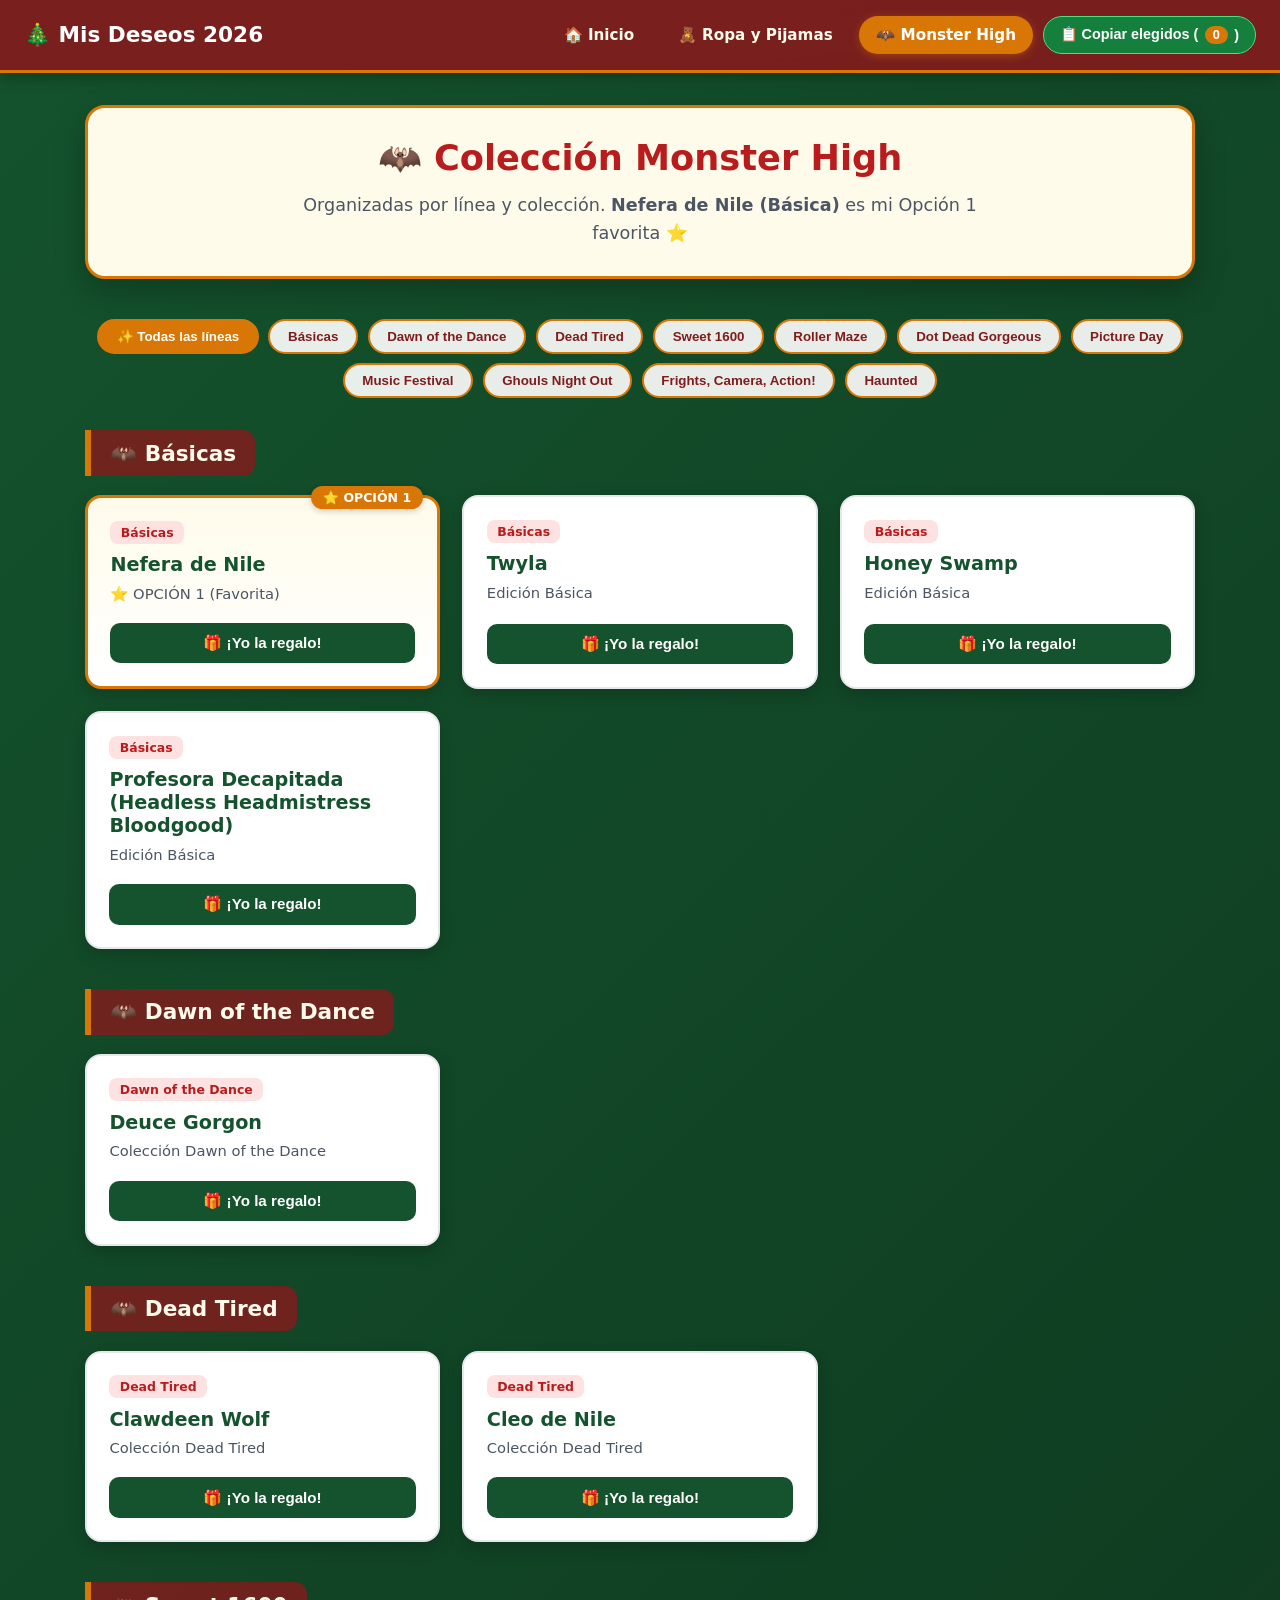
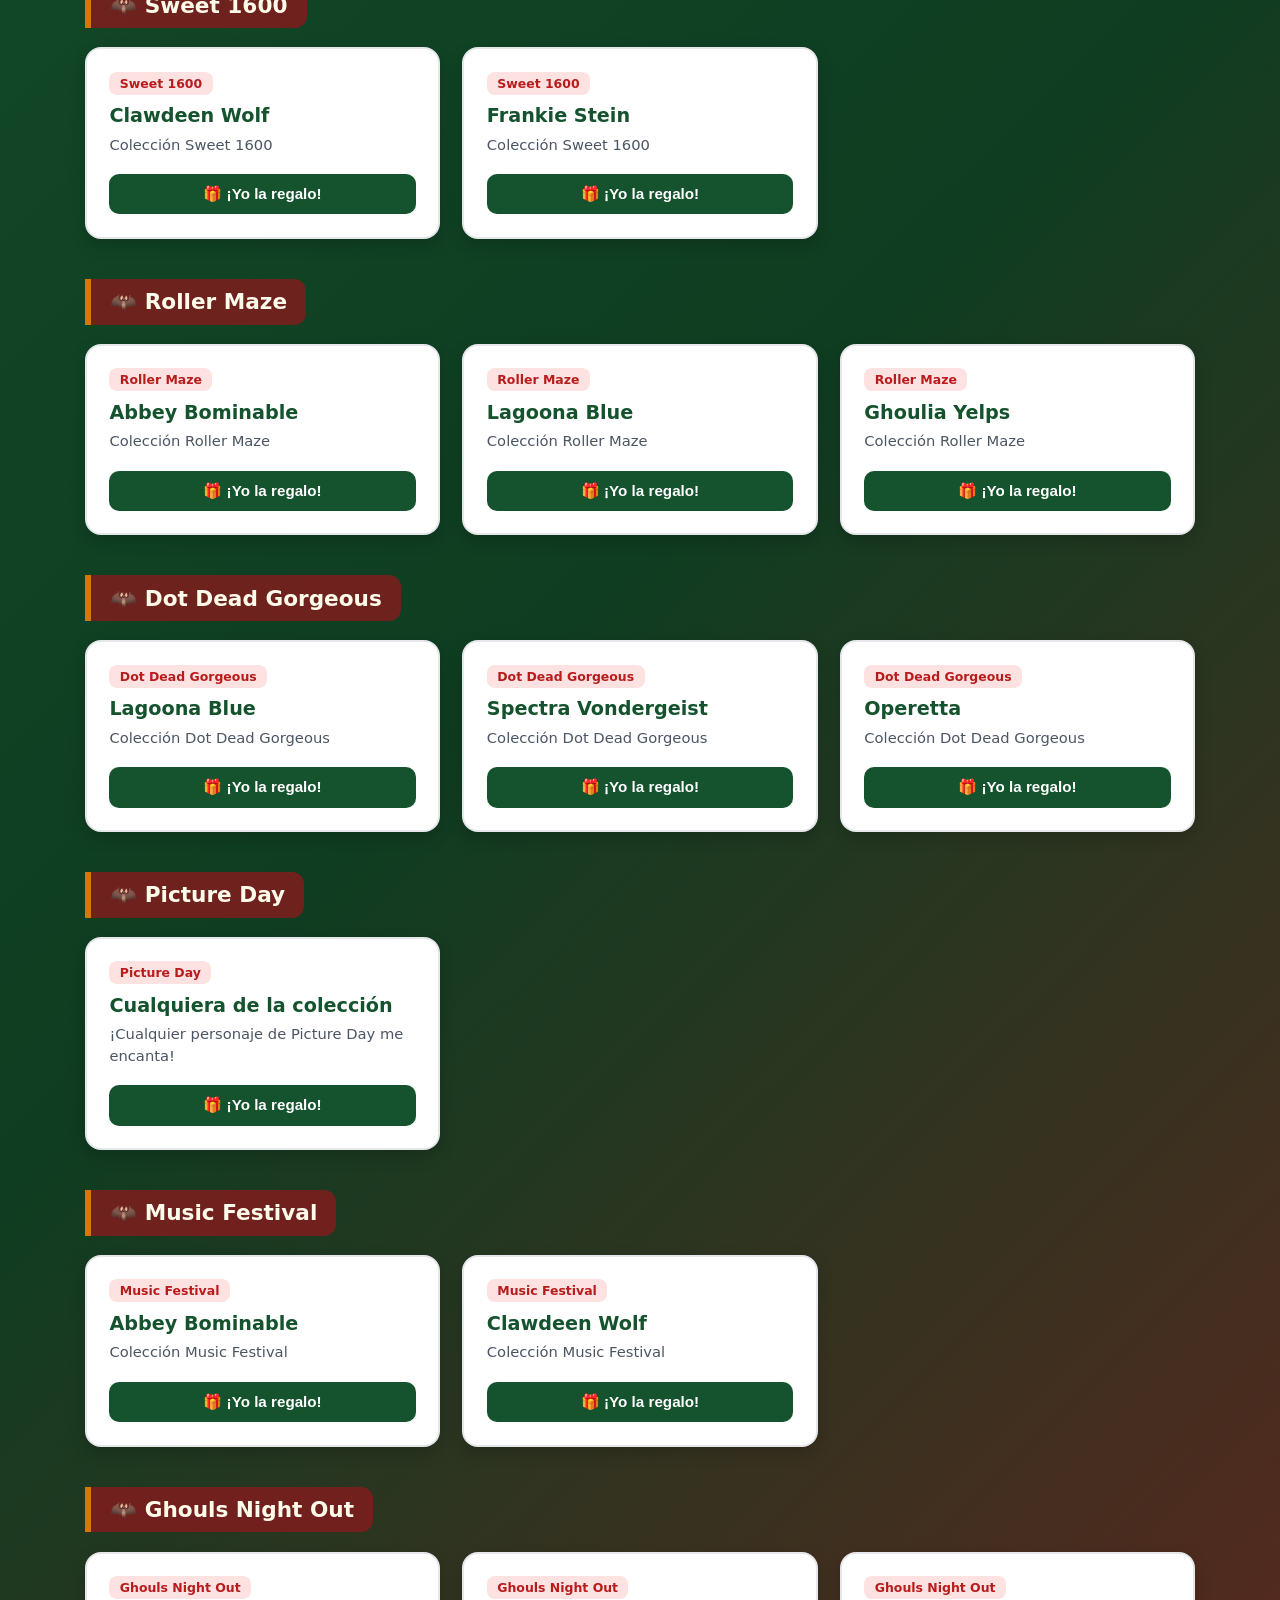
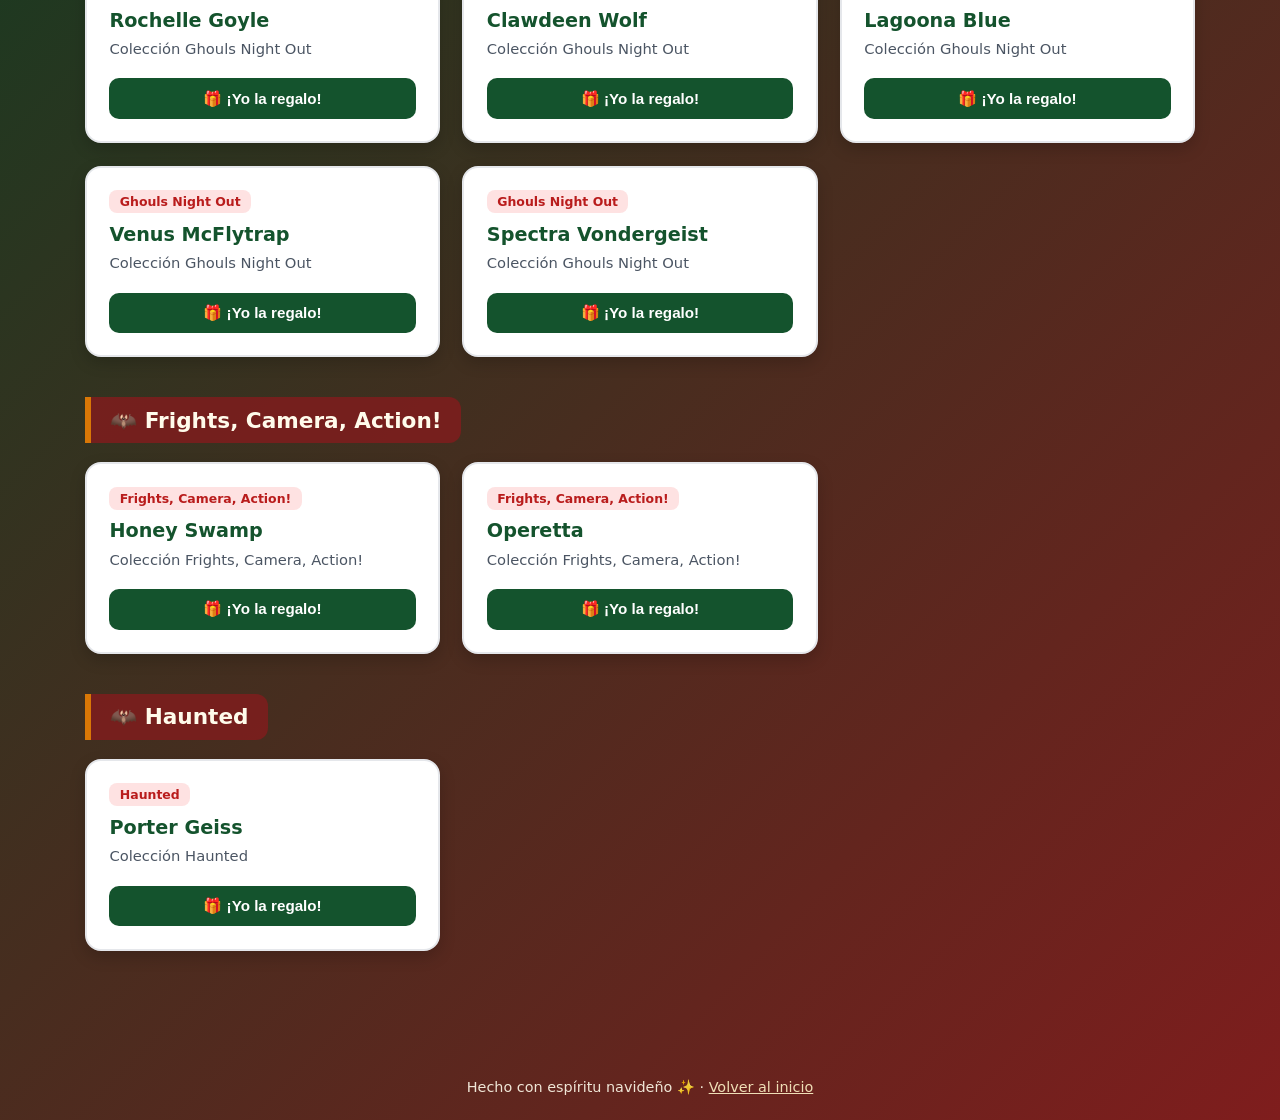
==== munecas.html @ 416c5076 "Primera versión de mi lista de regalos navideña" ====
<!DOCTYPE html>
<html lang="es">
<head>
    <meta charset="UTF-8">
    <meta name="viewport" content="width=device-width, initial-scale=1.0">
    <title>🦇 Monster High - Lista de Deseos</title>
    <link rel="stylesheet" href="css/styles.css">
</head>
<body>
    <div id="snow-container"></div>

    <nav class="navbar">
        <a href="index.html" class="nav-brand">🎄 Mis Deseos 2026</a>
        <div class="nav-links">
            <a href="index.html">🏠 Inicio</a>
            <a href="ropa.html">🧸 Ropa y Pijamas</a>
            <a href="munecas.html" class="active">🦇 Monster High</a>
            <button class="btn-whatsapp-nav" onclick="copiarResumenWhatsApp()">
                📋 Copiar elegidos (<span class="reserva-count">0</span>)
            </button>
        </div>
    </nav>

    <main class="container">
        <section class="hero" style="padding: 1.8rem;">
            <h1>🦇 Colección Monster High</h1>
            <p style="margin-bottom: 0;">
                Organizadas por línea y colección. <strong>Nefera de Nile (Básica)</strong> es mi Opción 1 favorita ⭐
            </p>
        </section>

        <div class="filters" id="lineas-filters"></div>
        <div id="munecas-container"></div>
    </main>

    <footer>
        Hecho con espíritu navideño ✨ · <a href="index.html" style="color: #fef3c7;">Volver al inicio</a>
    </footer>

    <script src="js/data.js"></script>
    <script src="js/app.js"></script>
    <script>
        let lineaSeleccionada = "Todas";

        function inicializarFiltros() {
            const filterContainer = document.getElementById("lineas-filters");
            const lineas = ["Todas", ...new Set(REGALOS_DATA.munecas.map(m => m.linea))];

            lineas.forEach(linea => {
                const btn = document.createElement("button");
                btn.className = `filter-btn ${linea === "Todas" ? "active" : ""}`;
                btn.textContent = linea === "Todas" ? "✨ Todas las líneas" : linea;
                btn.onclick = () => {
                    lineaSeleccionada = linea;
                    document.querySelectorAll(".filter-btn").forEach(b => b.classList.remove("active"));
                    btn.classList.add("active");
                    renderMunecas();
                };
                filterContainer.appendChild(btn);
            });
        }

        function renderMunecas() {
            const container = document.getElementById("munecas-container");
            const reservas = obtenerReservas();
            container.innerHTML = "";

            const filtradas = REGALOS_DATA.munecas.filter(m =>
                lineaSeleccionada === "Todas" || m.linea === lineaSeleccionada
            );

            // Agrupar por línea
            const grupos = {};
            filtradas.forEach(m => {
                if (!grupos[m.linea]) grupos[m.linea] = [];
                grupos[m.linea].push(m);
            });

            Object.keys(grupos).forEach(linea => {
                const section = document.createElement("section");
                section.className = "collection-section";

                const title = document.createElement("h2");
                title.className = "collection-title";
                title.textContent = `🦇 ${linea}`;
                section.appendChild(title);

                const grid = document.createElement("div");
                grid.className = "gifts-grid";

                grupos[linea].forEach(m => {
                    const estaReservado = !!reservas[m.id];
                    const card = document.createElement("article");
                    card.className = `gift-card ${m.prioridad ? "priority" : ""} ${estaReservado ? "reserved" : ""}`;
                    card.innerHTML = `
                        ${m.prioridad ? '<span class="badge-priority">⭐ OPCIÓN 1</span>' : ''}
                        <div>
                            <span class="gift-tag">${m.linea}</span>
                            <h3 class="gift-title">${m.nombre}</h3>
                            <p class="gift-desc">${m.nota}</p>
                        </div>
                        <button class="btn-reserve" onclick="manejarReservaMuneca('${m.id}', '${m.nombre}', '${m.linea}')">
                            ${estaReservado ? "✅ ¡Reservada por mí! (Quitar)" : "🎁 ¡Yo la regalo!"}
                        </button>
                    `;
                    grid.appendChild(card);
                });

                section.appendChild(grid);
                container.appendChild(section);
            });
        }

        function manejarReservaMuneca(id, nombre, linea) {
            toggleReserva(id, `Monster High: ${nombre} (${linea})`);
            renderMunecas();
        }

        document.addEventListener("DOMContentLoaded", () => {
            inicializarFiltros();
            renderMunecas();
        });
    </script>
</body>
</html>
---- css/styles.css ----
:root {
    --rojo-navidad: #b91c1c;
    --rojo-oscuro: #7f1d1d;
    --verde-pino: #14532d;
    --verde-claro: #166534;
    --dorado: #d97706;
    --dorado-claro: #fef3c7;
    --crema: #fffbeb;
    --blanco: #ffffff;
    --texto: #1f2937;
    --gris-suave: #f3f4f6;
}

* {
    box-sizing: border-box;
    margin: 0;
    padding: 0;
}

body {
    font-family: 'Segoe UI', system-ui, -apple-system, sans-serif;
    background: linear-gradient(135deg, #14532d 0%, #0f3d21 50%, #7f1d1d 100%);
    color: var(--texto);
    min-height: 100vh;
    position: relative;
    overflow-x: hidden;
}

/* Nieve */
#snow-container {
    position: fixed;
    top: 0;
    left: 0;
    width: 100%;
    height: 100%;
    pointer-events: none;
    z-index: 999;
}

.snowflake {
    position: absolute;
    top: -20px;
    color: white;
    user-select: none;
    animation: fall linear infinite;
}

@keyframes fall {
    0% { transform: translateY(-20px) rotate(0deg); }
    100% { transform: translateY(105vh) rotate(360deg); }
}

/* Navbar */
.navbar {
    background: rgba(127, 29, 29, 0.95);
    backdrop-filter: blur(8px);
    border-bottom: 3px solid var(--dorado);
    padding: 1rem 1.5rem;
    position: sticky;
    top: 0;
    z-index: 100;
    display: flex;
    flex-wrap: wrap;
    justify-content: space-between;
    align-items: center;
    gap: 1rem;
    box-shadow: 0 4px 15px rgba(0,0,0,0.3);
}

.nav-brand {
    color: var(--blanco);
    font-size: 1.35rem;
    font-weight: 800;
    text-decoration: none;
    display: flex;
    align-items: center;
    gap: 0.5rem;
}

.nav-links {
    display: flex;
    flex-wrap: wrap;
    gap: 0.6rem;
    align-items: center;
}

.nav-links a {
    color: var(--crema);
    text-decoration: none;
    padding: 0.55rem 1rem;
    border-radius: 999px;
    font-weight: 600;
    font-size: 0.95rem;
    transition: all 0.2s;
    border: 1px solid transparent;
}

.nav-links a:hover,
.nav-links a.active {
    background: var(--dorado);
    color: var(--blanco);
    box-shadow: 0 2px 8px rgba(217, 119, 6, 0.4);
}

.btn-whatsapp-nav {
    background: #15803d;
    color: white;
    border: 1px solid #4ade80;
    padding: 0.55rem 1rem;
    border-radius: 999px;
    font-weight: 700;
    cursor: pointer;
    display: flex;
    align-items: center;
    gap: 0.4rem;
    font-size: 0.9rem;
    transition: transform 0.15s, background 0.2s;
}

.btn-whatsapp-nav:hover {
    background: #166534;
    transform: scale(1.03);
}

.reserva-count {
    background: var(--dorado);
    color: white;
    padding: 0.1rem 0.5rem;
    border-radius: 999px;
    font-size: 0.8rem;
}

/* Contenedor Principal */
.container {
    max-width: 1150px;
    margin: 0 auto;
    padding: 2rem 1.25rem 4rem;
    position: relative;
    z-index: 10;
}

/* Hero / Cabecera */
.hero {
    background: var(--crema);
    border: 3px solid var(--dorado);
    border-radius: 20px;
    padding: 2.5rem 2rem;
    text-align: center;
    margin-bottom: 2.5rem;
    box-shadow: 0 12px 30px rgba(0,0,0,0.25);
}

.hero h1 {
    color: var(--rojo-navidad);
    font-size: 2.2rem;
    margin-bottom: 0.75rem;
}

.hero p {
    font-size: 1.1rem;
    color: #4b5563;
    max-width: 700px;
    margin: 0 auto 1.5rem;
    line-height: 1.6;
}

/* Tarjetas de Categoría en Portada */
.category-grid {
    display: grid;
    grid-template-columns: repeat(auto-fit, minmax(290px, 1fr));
    gap: 1.5rem;
    margin-top: 1.5rem;
}

.category-card {
    background: var(--blanco);
    border-radius: 18px;
    padding: 2rem 1.5rem;
    text-align: center;
    text-decoration: none;
    color: var(--texto);
    border: 2px solid var(--dorado);
    box-shadow: 0 8px 20px rgba(0,0,0,0.2);
    transition: transform 0.25s, box-shadow 0.25s;
    display: flex;
    flex-direction: column;
    justify-content: space-between;
}

.category-card:hover {
    transform: translateY(-6px);
    box-shadow: 0 14px 28px rgba(0,0,0,0.3);
}

.category-icon {
    font-size: 3.5rem;
    margin-bottom: 1rem;
}

.category-card h2 {
    color: var(--verde-pino);
    margin-bottom: 0.5rem;
    font-size: 1.5rem;
}

.category-card p {
    color: #4b5563;
    margin-bottom: 1.5rem;
    font-size: 0.98rem;
}

.btn-primary {
    display: inline-block;
    background: var(--rojo-navidad);
    color: white;
    padding: 0.75rem 1.5rem;
    border-radius: 999px;
    font-weight: 700;
    text-decoration: none;
    border: none;
    cursor: pointer;
    transition: background 0.2s;
}

.btn-primary:hover {
    background: var(--rojo-oscuro);
}

/* Filtros */
.filters {
    display: flex;
    flex-wrap: wrap;
    gap: 0.6rem;
    justify-content: center;
    margin-bottom: 2rem;
}

.filter-btn {
    background: rgba(255, 255, 255, 0.9);
    border: 2px solid var(--dorado);
    color: var(--rojo-oscuro);
    padding: 0.5rem 1.1rem;
    border-radius: 999px;
    font-weight: 700;
    cursor: pointer;
    transition: all 0.2s;
}

.filter-btn.active,
.filter-btn:hover {
    background: var(--dorado);
    color: white;
}

/* Grid de Regalos */
.gifts-grid {
    display: grid;
    grid-template-columns: repeat(auto-fill, minmax(270px, 1fr));
    gap: 1.4rem;
}

.gift-card {
    background: var(--blanco);
    border-radius: 16px;
    padding: 1.4rem;
    border: 2px solid #e5e7eb;
    box-shadow: 0 6px 16px rgba(0,0,0,0.18);
    display: flex;
    flex-direction: column;
    justify-content: space-between;
    transition: transform 0.2s, border-color 0.2s;
    position: relative;
}

.gift-card:hover {
    transform: translateY(-4px);
}

.gift-card.priority {
    border: 3px solid var(--dorado);
    background: linear-gradient(to bottom, #fffbeb, #ffffff);
}

.gift-card.reserved {
    background: #f0fdf4;
    border-color: #16a34a;
}

.badge-priority {
    position: absolute;
    top: -12px;
    right: 14px;
    background: var(--dorado);
    color: white;
    font-size: 0.78rem;
    font-weight: 800;
    padding: 0.25rem 0.75rem;
    border-radius: 999px;
    box-shadow: 0 2px 6px rgba(0,0,0,0.2);
}

.gift-tag {
    display: inline-block;
    background: #fee2e2;
    color: var(--rojo-navidad);
    font-size: 0.78rem;
    font-weight: 700;
    padding: 0.25rem 0.65rem;
    border-radius: 8px;
    margin-bottom: 0.6rem;
    width: fit-content;
}

.gift-emoji {
    font-size: 2.5rem;
    margin-bottom: 0.5rem;
}

.gift-title {
    font-size: 1.2rem;
    color: var(--verde-pino);
    margin-bottom: 0.4rem;
    font-weight: 800;
}

.gift-desc {
    font-size: 0.92rem;
    color: #4b5563;
    margin-bottom: 1.2rem;
    line-height: 1.45;
}

.btn-reserve {
    width: 100%;
    padding: 0.7rem;
    border-radius: 10px;
    border: none;
    font-weight: 700;
    font-size: 0.95rem;
    cursor: pointer;
    background: var(--verde-pino);
    color: white;
    transition: background 0.2s;
}

.btn-reserve:hover {
    background: var(--verde-claro);
}

.gift-card.reserved .btn-reserve {
    background: #16a34a;
}

/* Sección de Colección Monster High */
.collection-section {
    margin-bottom: 2.5rem;
}

.collection-title {
    color: var(--crema);
    background: rgba(127, 29, 29, 0.85);
    border-left: 6px solid var(--dorado);
    padding: 0.65rem 1.2rem;
    border-radius: 0 12px 12px 0;
    margin-bottom: 1.2rem;
    font-size: 1.35rem;
    display: inline-block;
}

/* Toast Notification */
.toast {
    position: fixed;
    bottom: 24px;
    right: 24px;
    background: #14532d;
    color: white;
    border: 2px solid var(--dorado);
    padding: 1rem 1.4rem;
    border-radius: 12px;
    font-weight: 600;
    box-shadow: 0 10px 25px rgba(0,0,0,0.35);
    z-index: 1000;
    opacity: 0;
    transform: translateY(20px);
    transition: all 0.3s;
    max-width: 340px;
}

.toast.show {
    opacity: 1;
    transform: translateY(0);
}

footer {
    text-align: center;
    color: var(--crema);
    padding: 1.5rem;
    font-size: 0.9rem;
    opacity: 0.9;
}
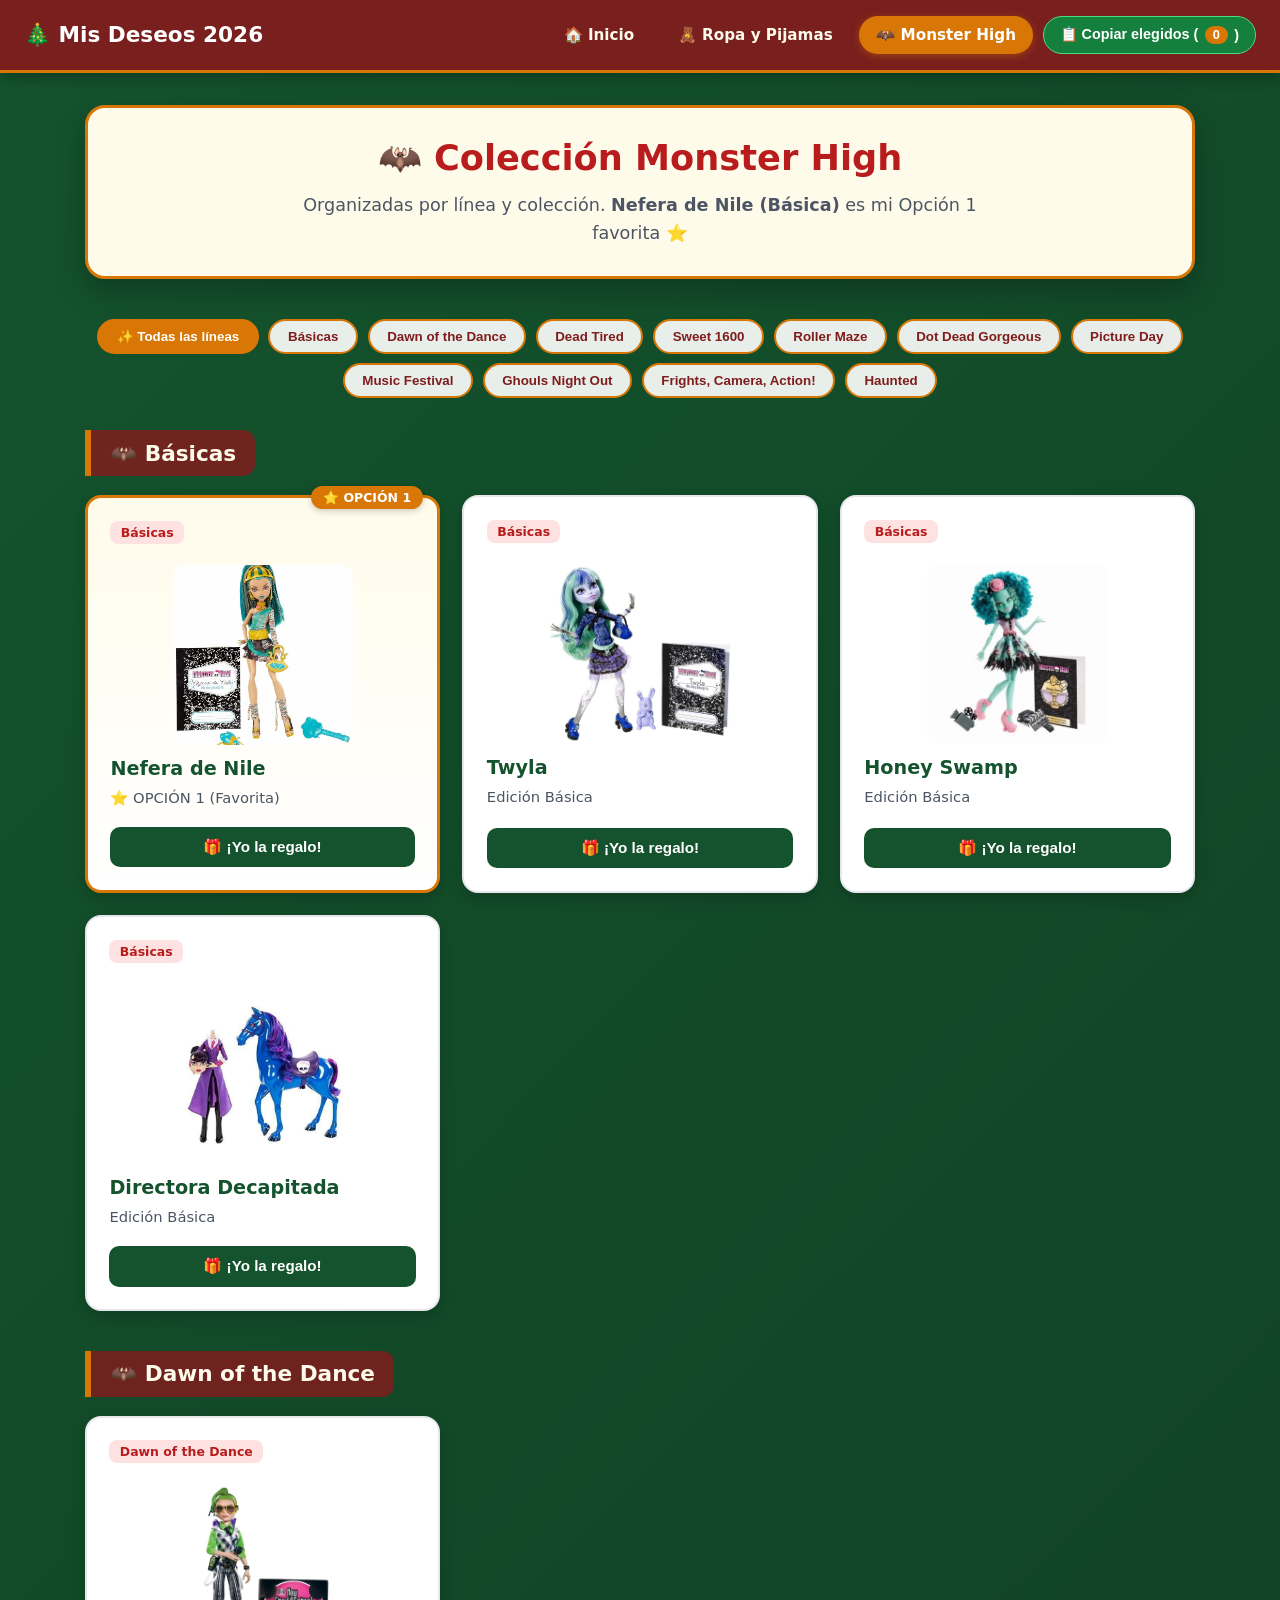
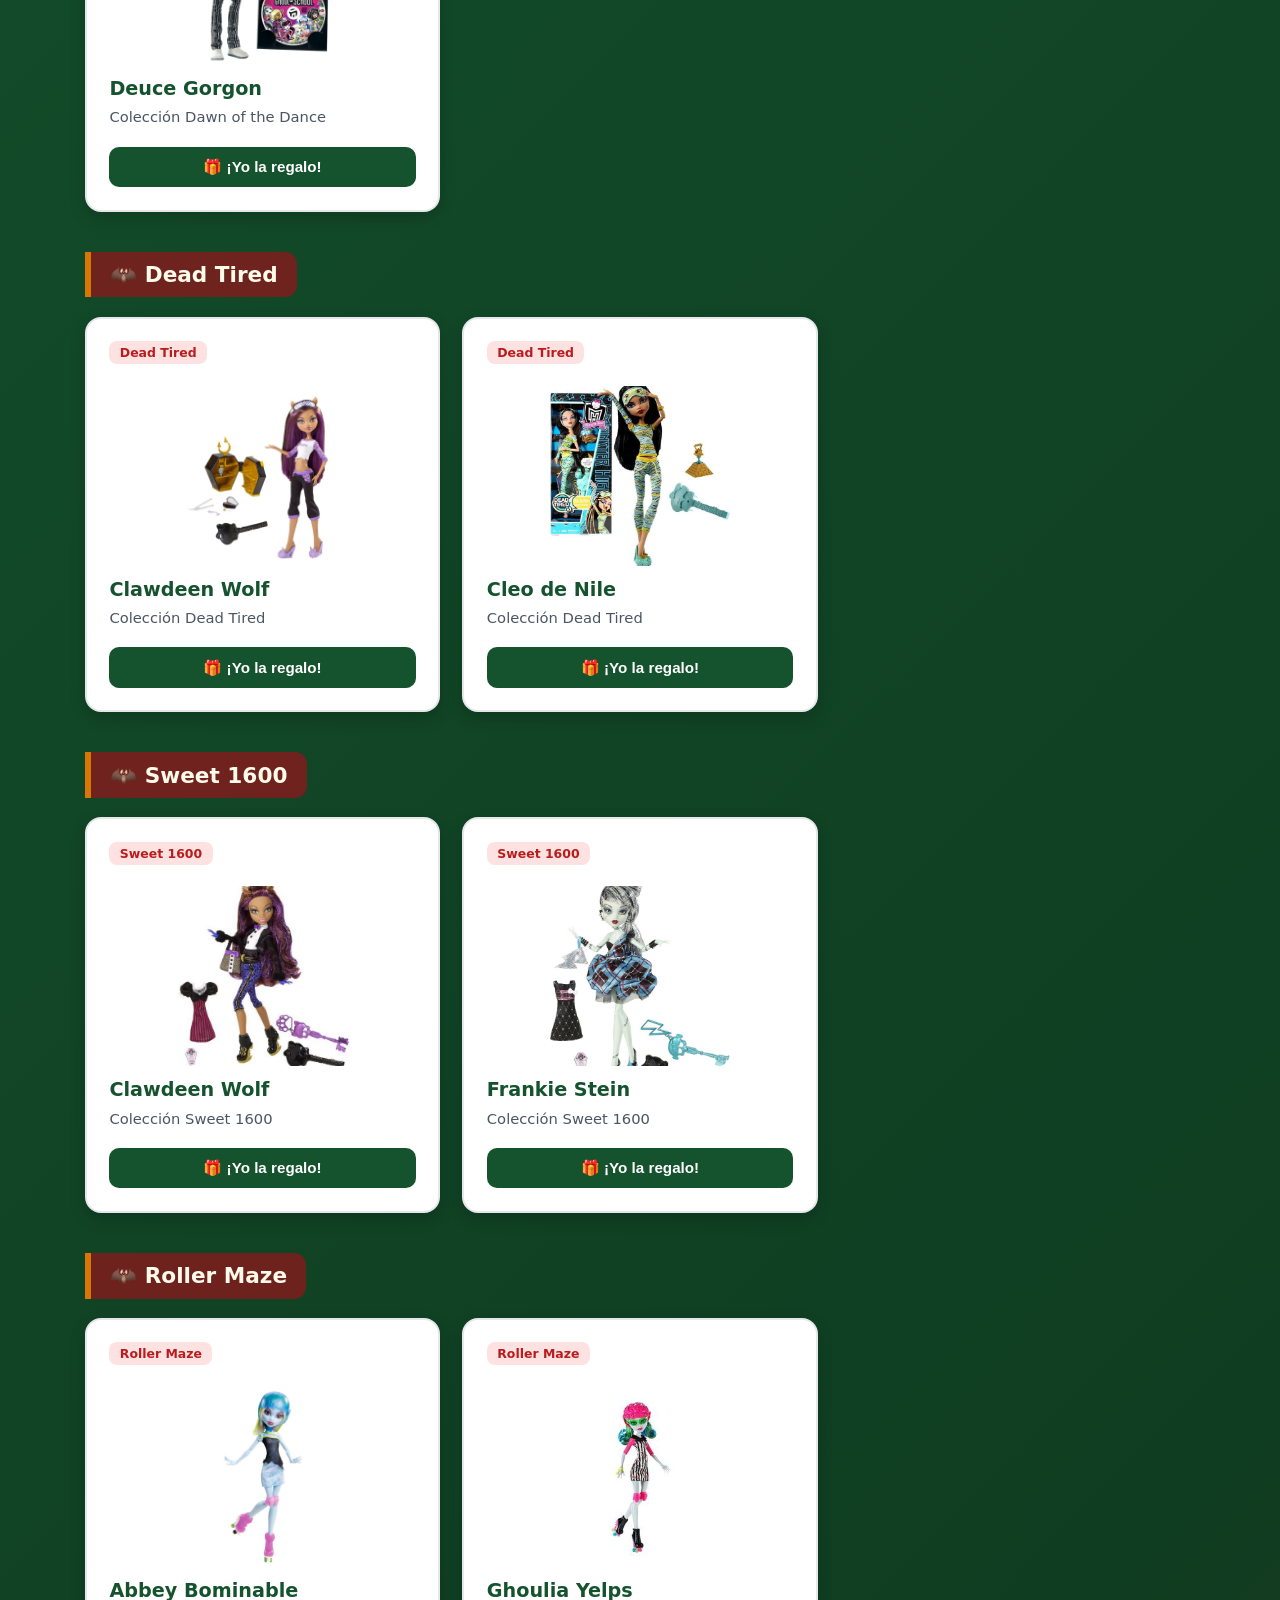
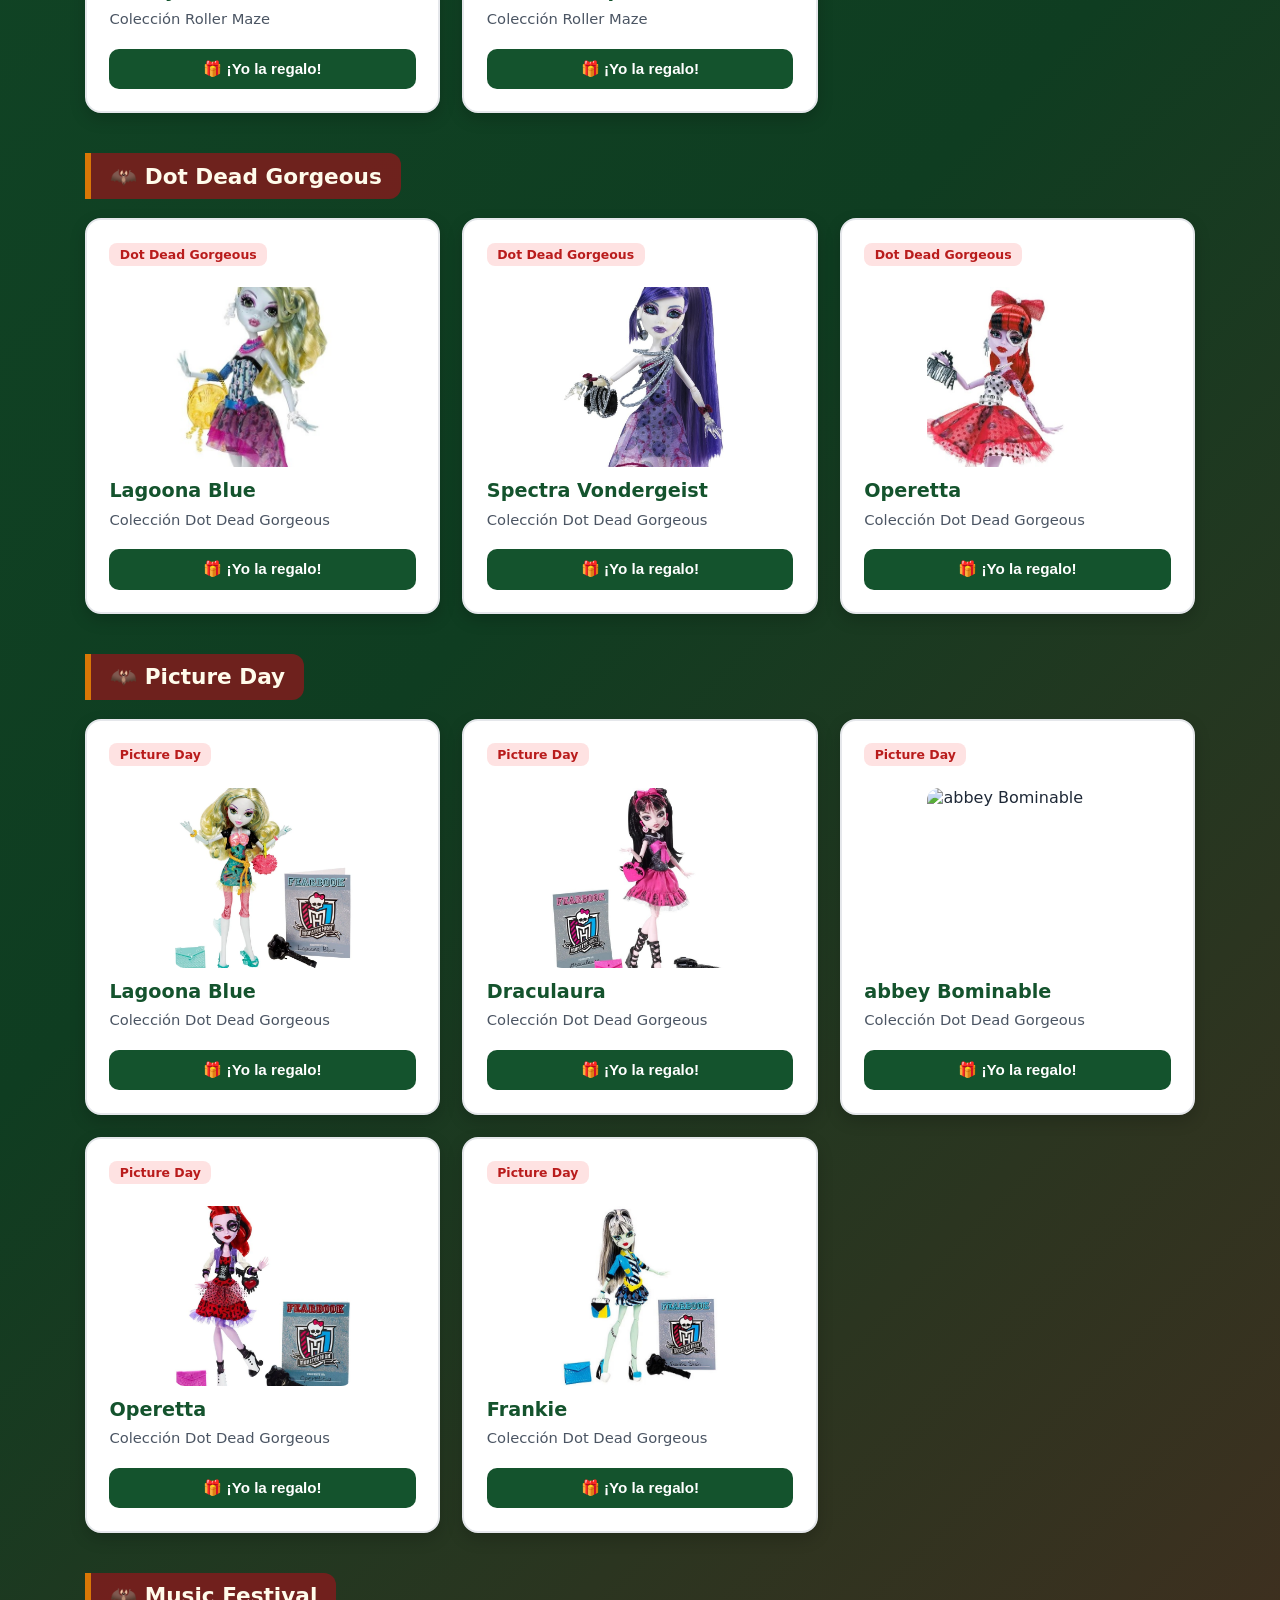
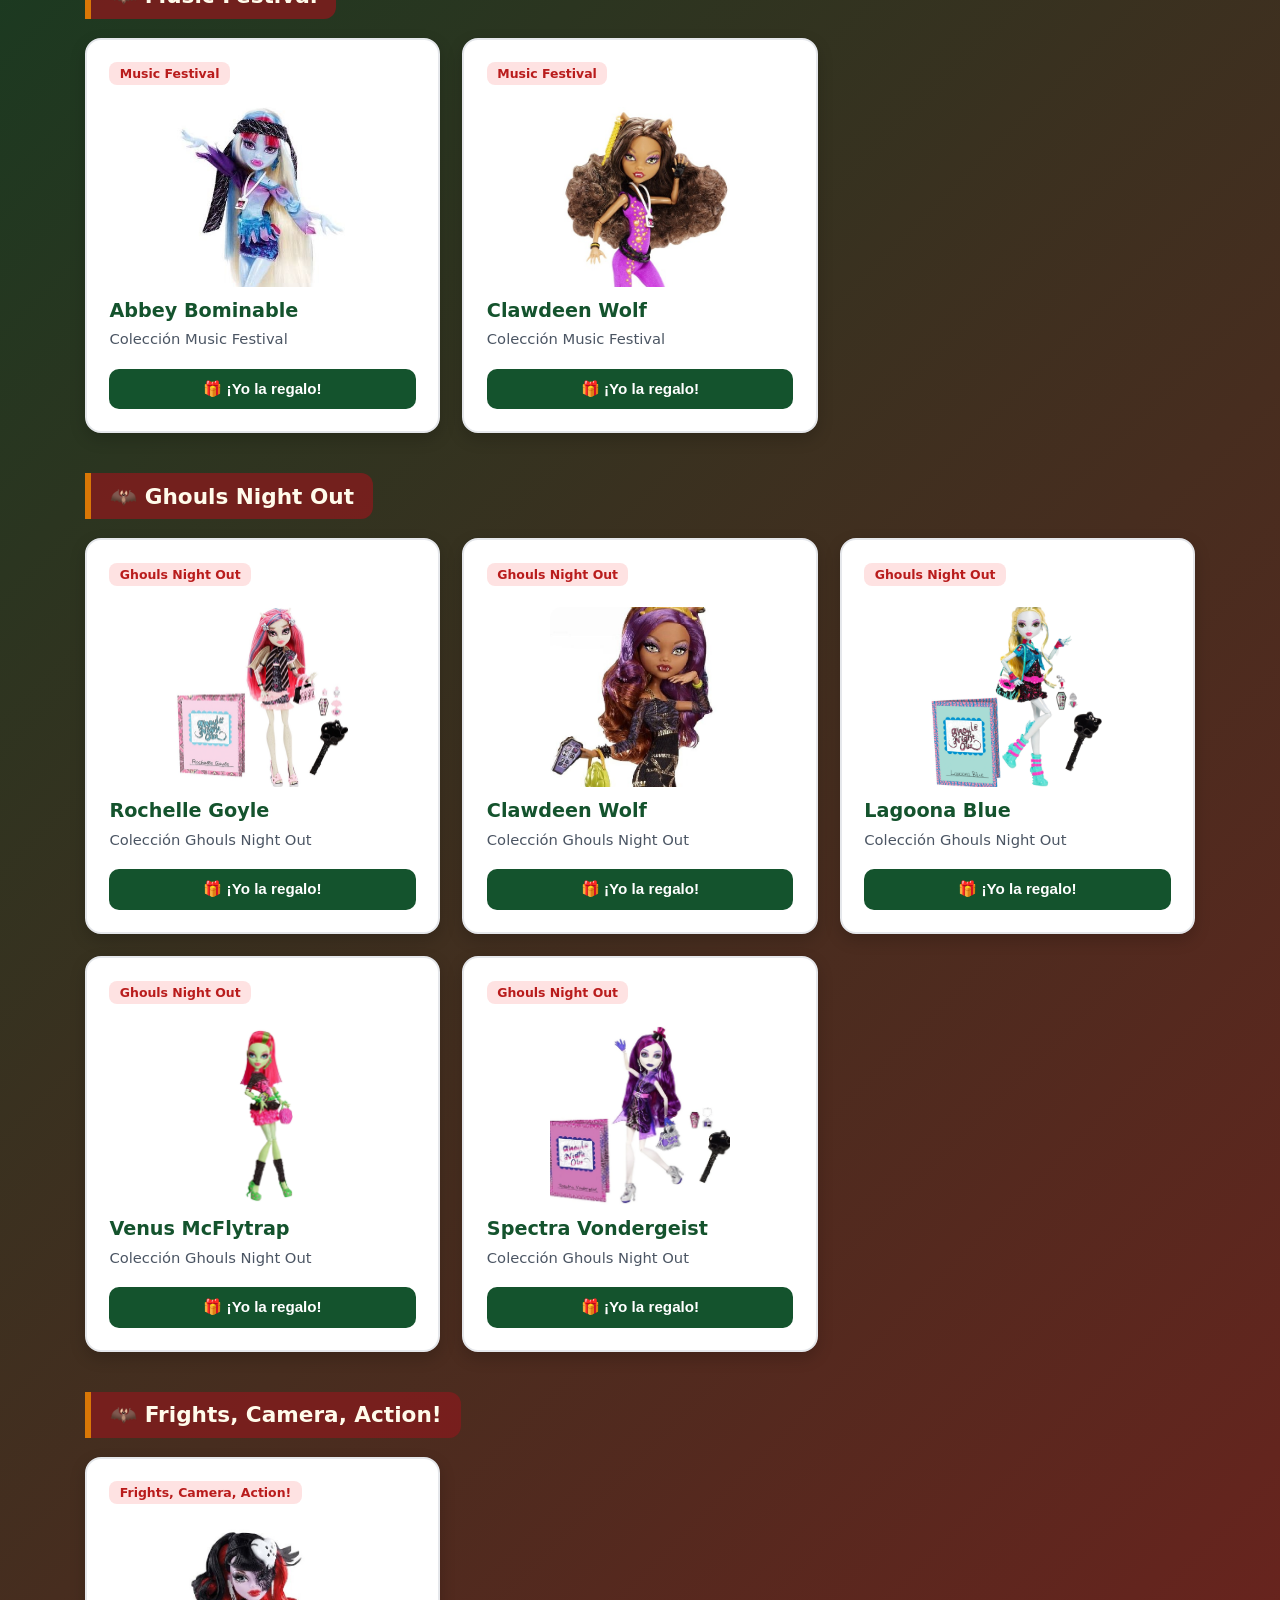
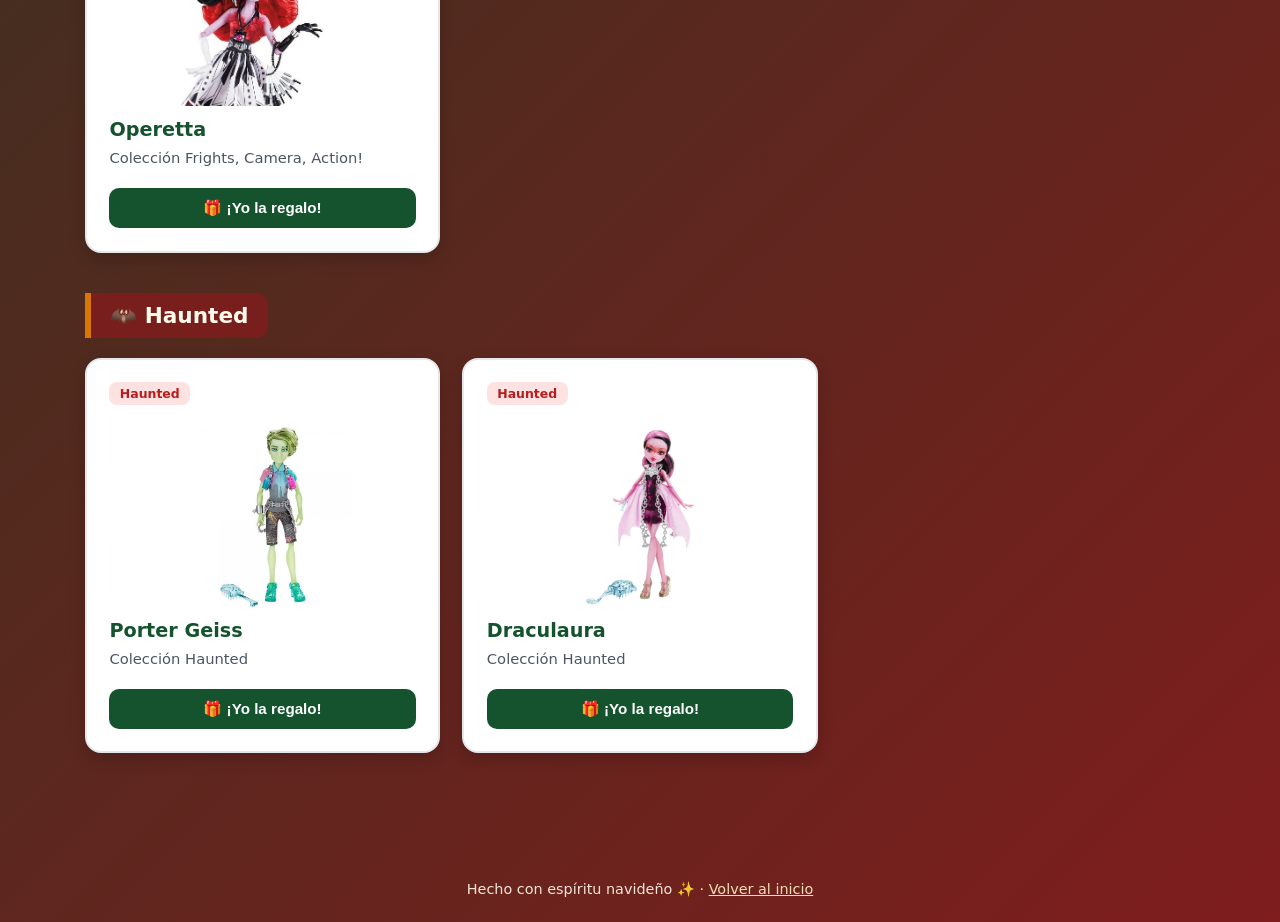
==== commit 5d6e148d: "avance" ====
--- a/munecas.html
+++ b/munecas.html
@@ -88,7 +88,7 @@
                 const grid = document.createElement("div");
                 grid.className = "gifts-grid";
 
-                grupos[linea].forEach(m => {
+                              grupos[linea].forEach(m => {
                     const estaReservado = !!reservas[m.id];
                     const card = document.createElement("article");
                     card.className = `gift-card ${m.prioridad ? "priority" : ""} ${estaReservado ? "reserved" : ""}`;
@@ -96,6 +96,7 @@
                         ${m.prioridad ? '<span class="badge-priority">⭐ OPCIÓN 1</span>' : ''}
                         <div>
                             <span class="gift-tag">${m.linea}</span>
+                            ${m.foto ? `<div class="gift-foto"><img src="${m.foto}" alt="${m.nombre}" class="foto-regalo"></div>` : ''}
                             <h3 class="gift-title">${m.nombre}</h3>
                             <p class="gift-desc">${m.nota}</p>
                         </div>
@@ -105,6 +106,7 @@
                     `;
                     grid.appendChild(card);
                 });
+
 
                 section.appendChild(grid);
                 container.appendChild(section);
--- a/css/styles.css
+++ b/css/styles.css
@@ -311,9 +311,13 @@
     width: fit-content;
 }
 
-.gift-emoji {
-    font-size: 2.5rem;
-    margin-bottom: 0.5rem;
+.foto-regalo {
+   width: 180px;           
+    height: 180px;          
+    object-fit: cover;     
+    border-radius: 12px;    
+    display: block;       
+    margin: 12px auto;
 }
 
 .gift-title {
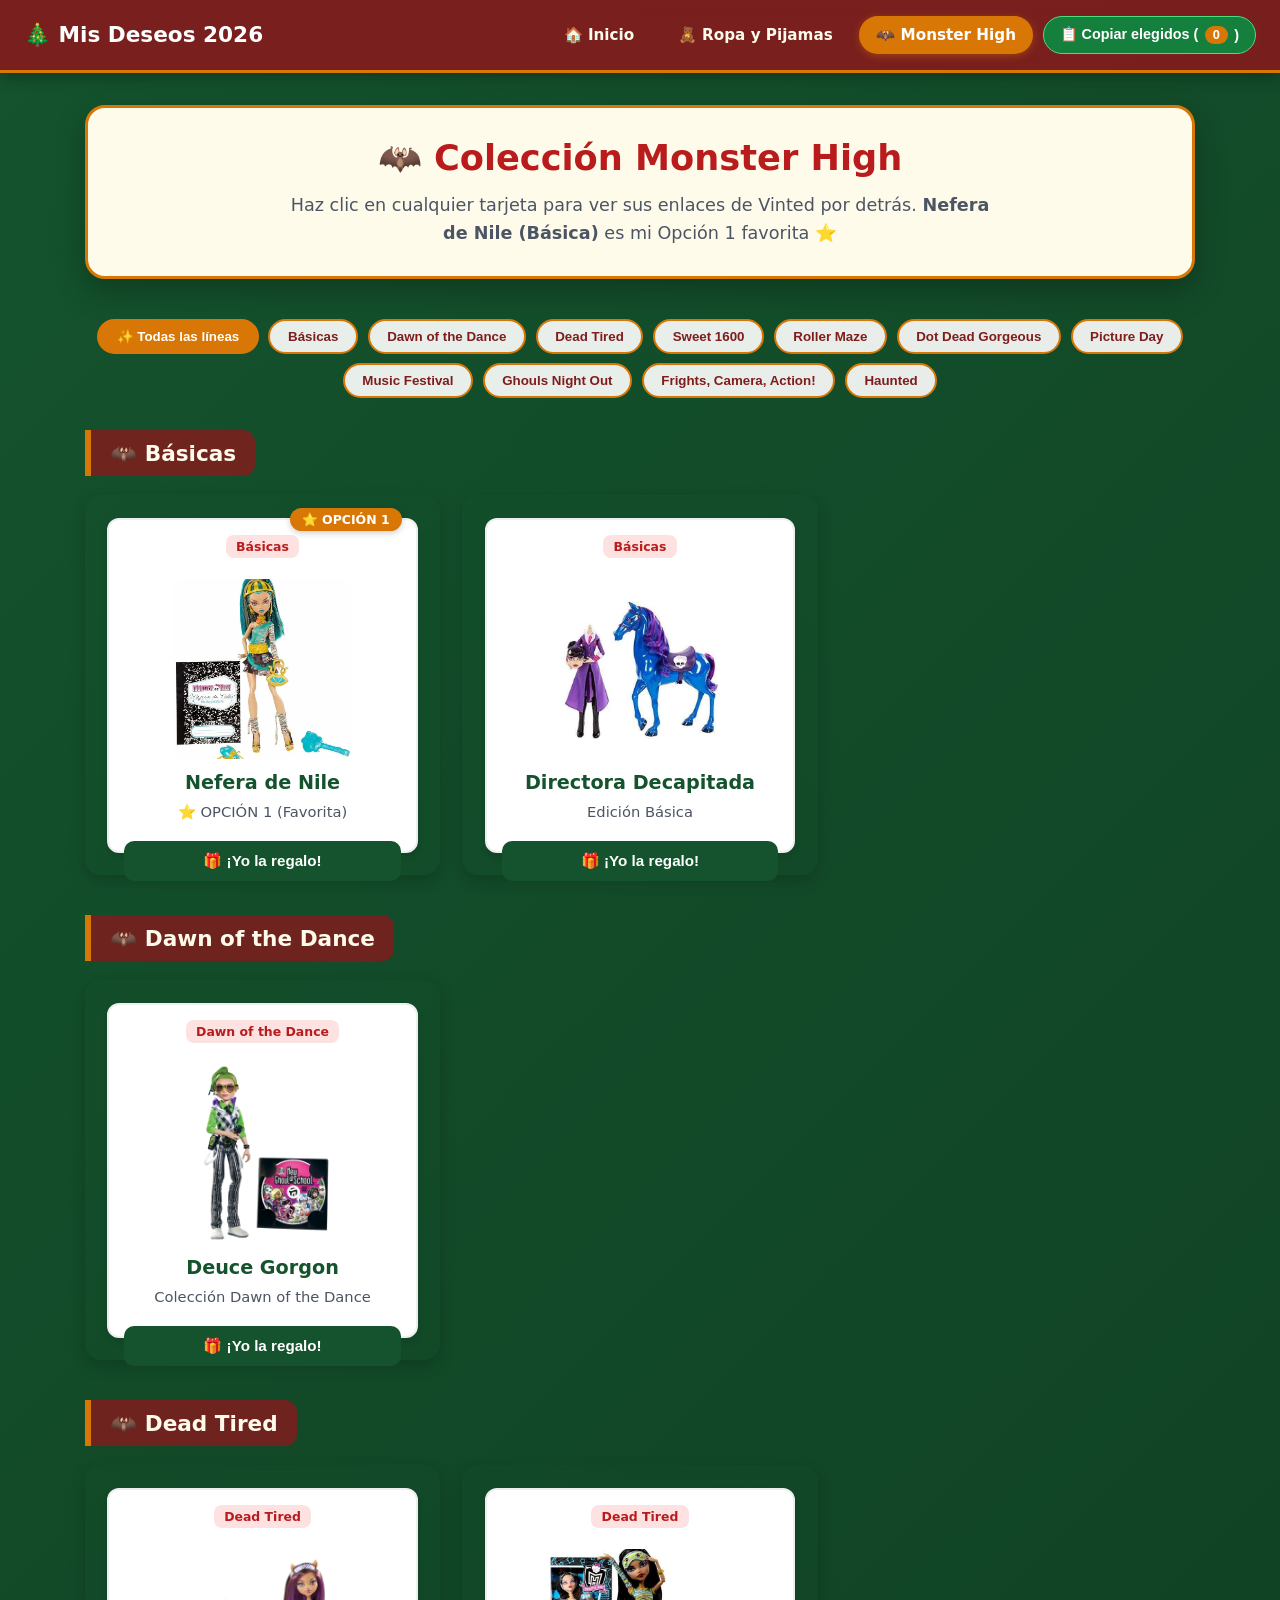
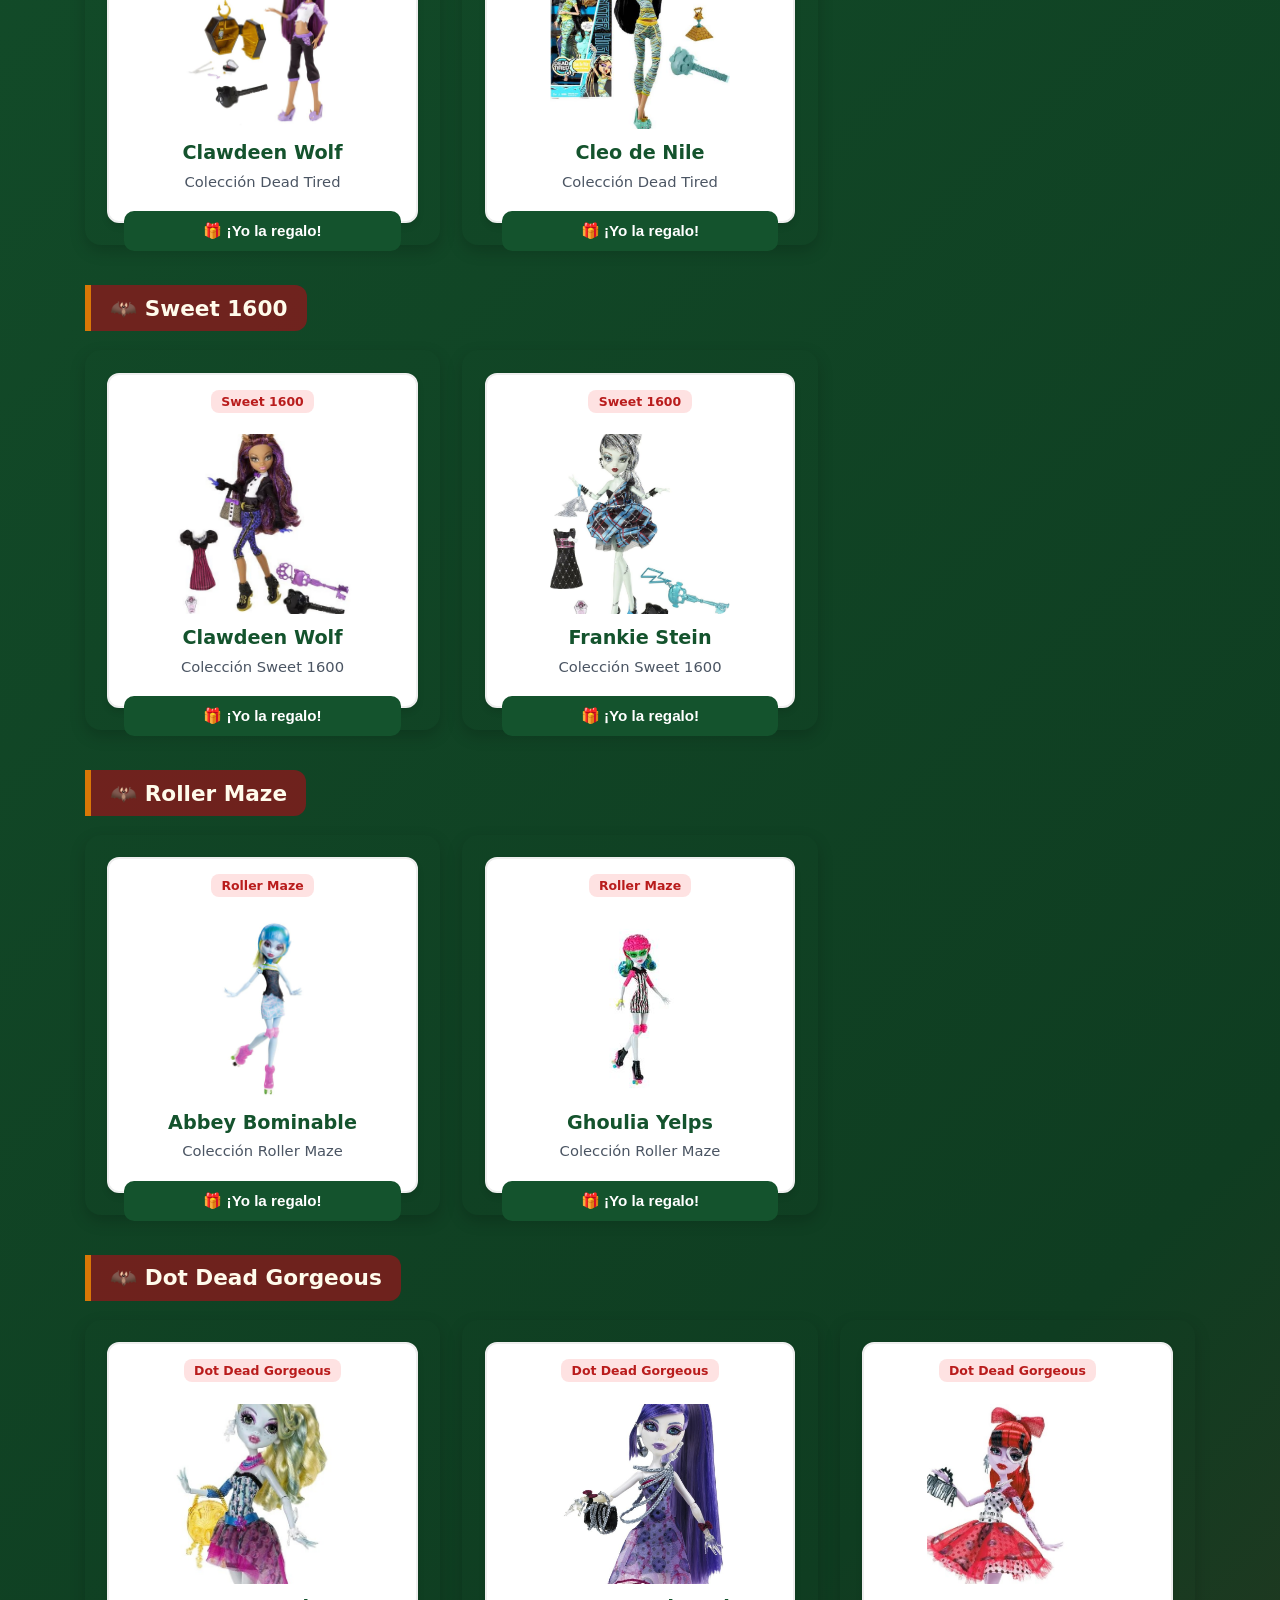
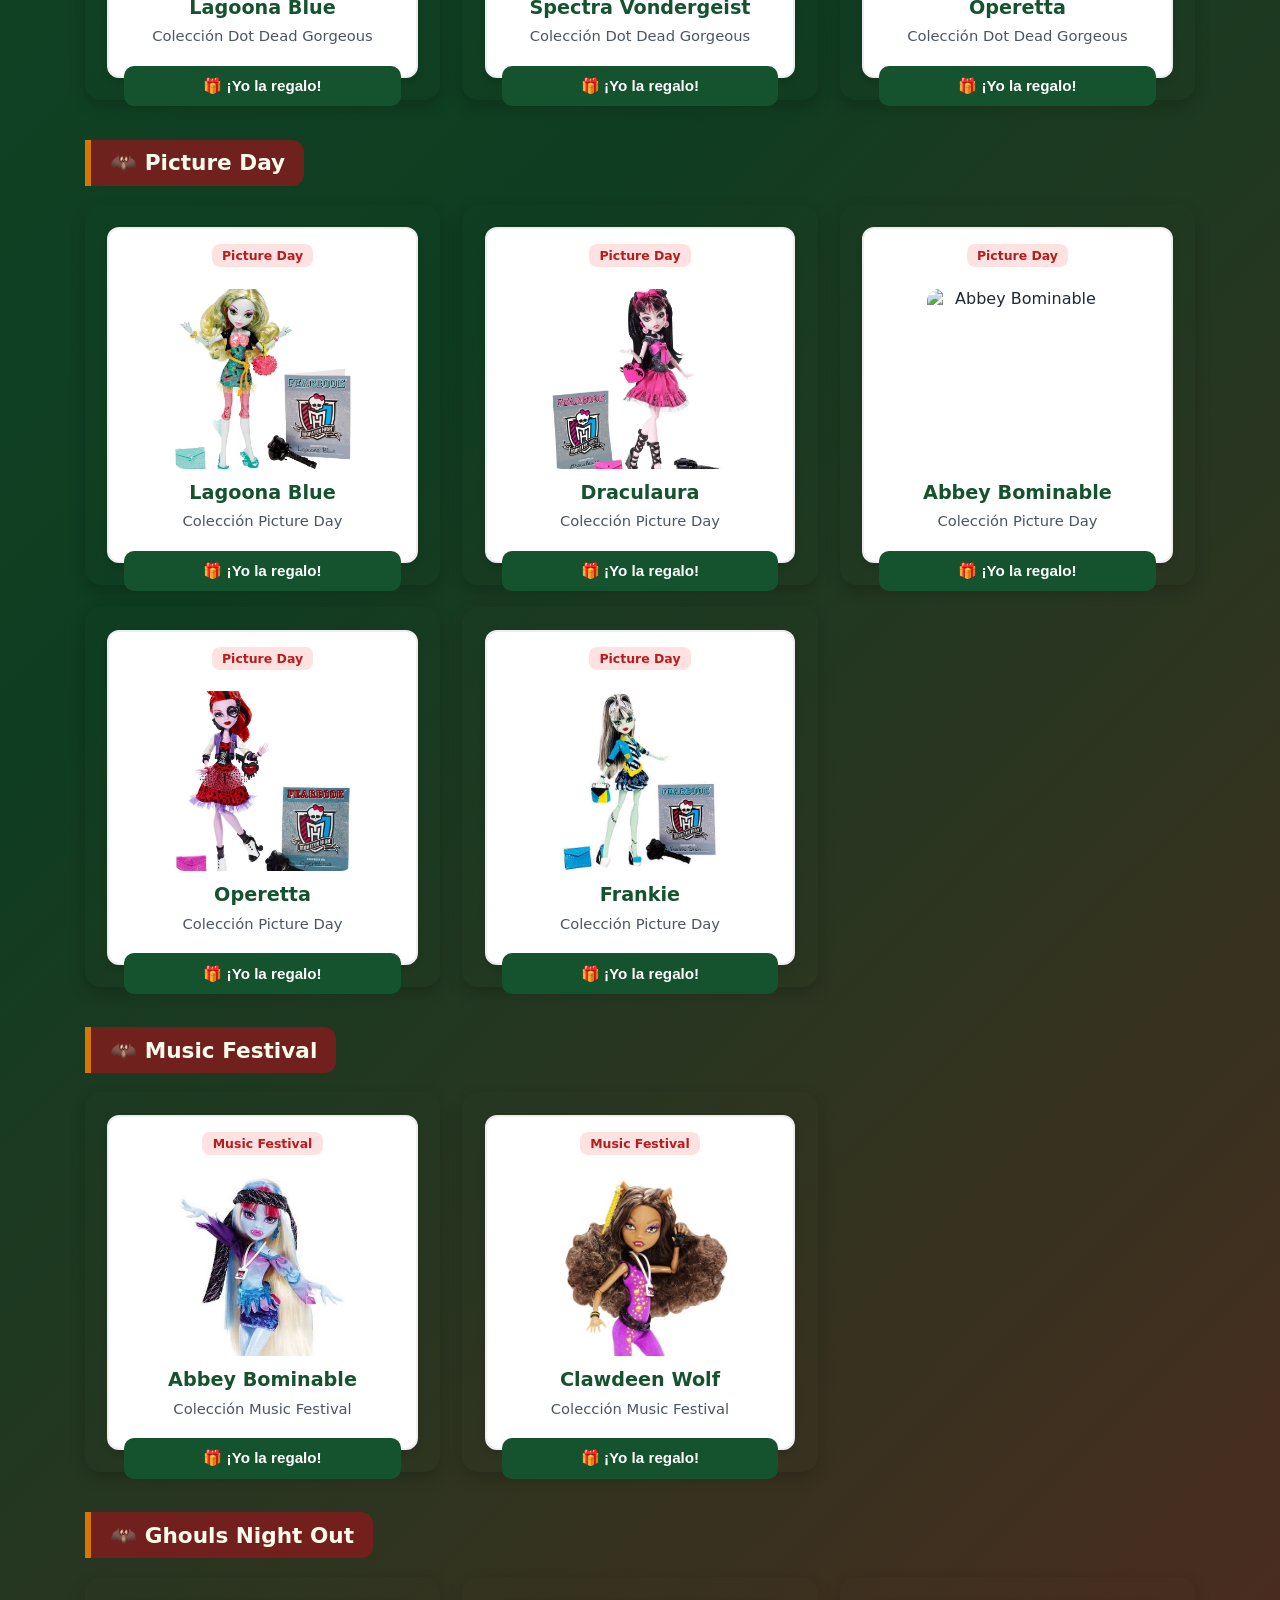
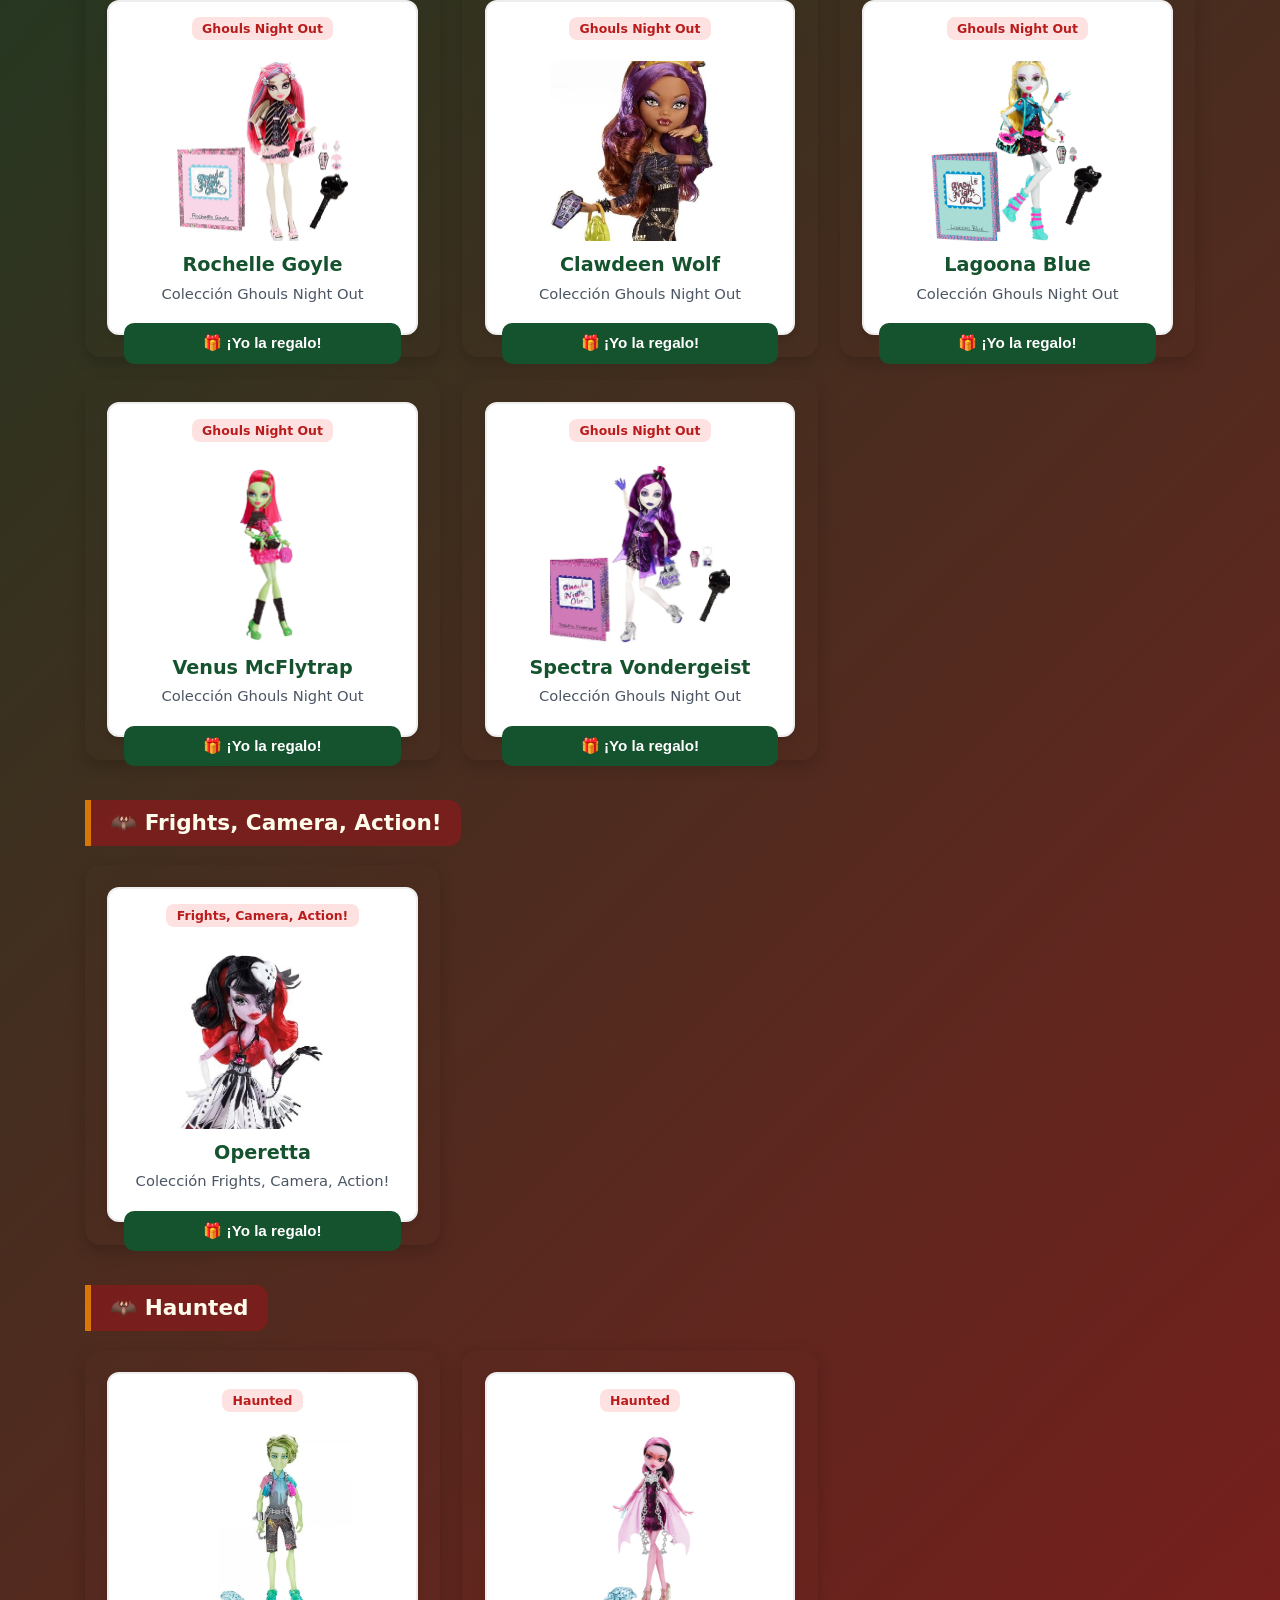
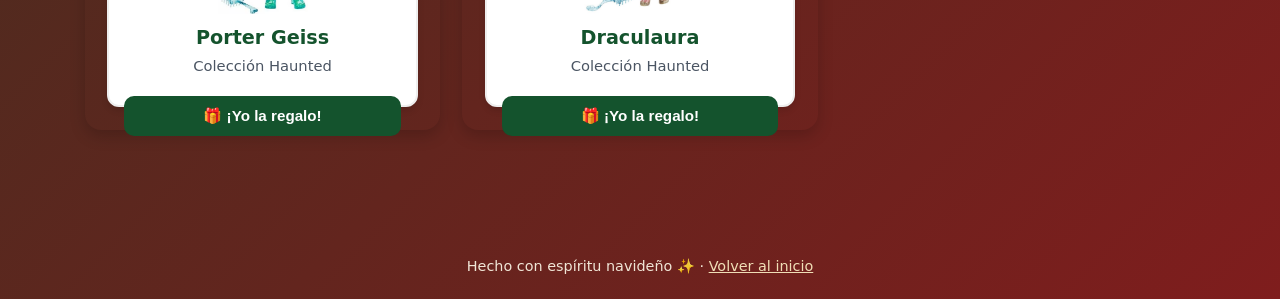
==== commit e1aa257f: "cambios nuevos" ====
--- a/munecas.html
+++ b/munecas.html
@@ -5,6 +5,86 @@
     <meta name="viewport" content="width=device-width, initial-scale=1.0">
     <title>🦇 Monster High - Lista de Deseos</title>
     <link rel="stylesheet" href="css/styles.css">
+   <style>
+        /* Estilos para el efecto de giro (Flip Card) */
+        .gift-card {
+            perspective: 1000px;
+            background: transparent !important;
+            border: none !important;
+            height: 380px;
+        }
+        .gift-card-inner {
+            position: relative;
+            width: 100%;
+            height: 100%;
+            transition: transform 0.6s ease;
+            transform-style: preserve-3d;
+            -webkit-transform-style: preserve-3d;
+        }
+        .gift-card.flipped .gift-card-inner {
+            transform: rotateY(180deg);
+            -webkit-transform: rotateY(180deg);
+        }
+        .gift-card-front, .gift-card-forefront {
+            position: absolute;
+            top: 0;
+            left: 0;
+            width: 100%;
+            height: 100%;
+            backface-visibility: hidden;
+            -webkit-backface-visibility: hidden;
+            border-radius: 12px;
+            background: #fff;
+            border: 2px solid #eee;
+            display: flex;
+            flex-direction: column;
+            justify-content: space-between;
+            padding: 15px;
+            box-sizing: border-box;
+        }
+        /* Cara delantera por encima al inicio */
+        .gift-card-front {
+            z-index: 2;
+            transform: rotateY(0deg);
+        }
+        /* Cara trasera ya girada 180 grados */
+        .gift-card-forefront {
+            transform: rotateY(180deg);
+            -webkit-transform: rotateY(180deg);
+            z-index: 1;
+            overflow-y: auto;
+            background: #fafafa;
+        }
+        .contenedor-enlaces {
+            display: flex;
+            flex-direction: column;
+            gap: 8px;
+            margin-top: 10px;
+        }
+        .btn-vinted {
+            background-color: #09b1ba;
+            color: white;
+            padding: 8px 10px;
+            text-align: center;
+            border-radius: 6px;
+            text-decoration: none;
+            font-size: 0.9rem;
+            font-weight: bold;
+            transition: opacity 0.2s;
+        }
+        .btn-vinted:hover {
+            opacity: 0.85;
+        }
+        .btn-girar-atras {
+            background: #e2e8f0;
+            border: none;
+            padding: 6px;
+            border-radius: 6px;
+            cursor: pointer;
+            font-weight: bold;
+            margin-top: 10px;
+        }
+    </style>
 </head>
 <body>
     <div id="snow-container"></div>
@@ -25,7 +105,7 @@
         <section class="hero" style="padding: 1.8rem;">
             <h1>🦇 Colección Monster High</h1>
             <p style="margin-bottom: 0;">
-                Organizadas por línea y colección. <strong>Nefera de Nile (Básica)</strong> es mi Opción 1 favorita ⭐
+                Haz clic en cualquier tarjeta para ver sus enlaces de Vinted por detrás. <strong>Nefera de Nile (Básica)</strong> es mi Opción 1 favorita ⭐
             </p>
         </section>
 
@@ -69,7 +149,6 @@
                 lineaSeleccionada === "Todas" || m.linea === lineaSeleccionada
             );
 
-            // Agrupar por línea
             const grupos = {};
             filtradas.forEach(m => {
                 if (!grupos[m.linea]) grupos[m.linea] = [];
@@ -88,25 +167,59 @@
                 const grid = document.createElement("div");
                 grid.className = "gifts-grid";
 
-                              grupos[linea].forEach(m => {
+                grupos[linea].forEach(m => {
                     const estaReservado = !!reservas[m.id];
+                    
+                    // Generar enlaces para la parte trasera
+                    let htmlEnlaces = "<p>No hay enlaces de Vinted disponibles.</p>";
+                    if (m.enlaces && m.enlaces.length > 0) {
+                        htmlEnlaces = '<div class="contenedor-enlaces">';
+                        m.enlaces.forEach(link => {
+                            htmlEnlaces += `<a href="${link.url}" target="_blank" class="btn-vinted">🛍️ ${link.tienda}</a>`;
+                        });
+                        htmlEnlaces += '</div>';
+                    }
+
                     const card = document.createElement("article");
                     card.className = `gift-card ${m.prioridad ? "priority" : ""} ${estaReservado ? "reserved" : ""}`;
+                    
                     card.innerHTML = `
-                        ${m.prioridad ? '<span class="badge-priority">⭐ OPCIÓN 1</span>' : ''}
-                        <div>
-                            <span class="gift-tag">${m.linea}</span>
-                            ${m.foto ? `<div class="gift-foto"><img src="${m.foto}" alt="${m.nombre}" class="foto-regalo"></div>` : ''}
-                            <h3 class="gift-title">${m.nombre}</h3>
-                            <p class="gift-desc">${m.nota}</p>
+                        <div class="gift-card-inner">
+                            <!-- CARA FRONTAL -->
+                            <div class="gift-card-front">
+                                ${m.prioridad ? '<span class="badge-priority">⭐ OPCIÓN 1</span>' : ''}
+                                <div>
+                                    <span class="gift-tag">${m.linea}</span>
+                                    ${m.foto ? `<div class="gift-foto"><img src="${m.foto}" alt="${m.nombre}" class="foto-regalo"></div>` : ''}
+                                    <h3 class="gift-title">${m.nombre}</h3>
+                                    <p class="gift-desc">${m.nota}</p>
+                                </div>
+                                <button class="btn-reserve" onclick="event.stopPropagation(); manejarReservaMuneca('${m.id}', '${m.nombre}', '${m.linea}')">
+                                    ${estaReservado ? "✅ ¡Reservada! (Quitar)" : "🎁 ¡Yo la regalo!"}
+                                </button>
+                            </div>
+
+                            <!-- CARA TRASERA (ENLACES) -->
+                            <div class="gift-card-forefront">
+                                <div>
+                                    <h3 class="gift-title">🔗 Enlaces de Vinted</h3>
+                                    <p style="font-size: 0.9rem; color: #666; margin-bottom: 10px;">${m.nombre}</p>
+                                    ${htmlEnlaces}
+                                </div>
+                                <button class="btn-girar-atras">🔄 Volver</button>
+                            </div>
                         </div>
-                        <button class="btn-reserve" onclick="manejarReservaMuneca('${m.id}', '${m.nombre}', '${m.linea}')">
-                            ${estaReservado ? "✅ ¡Reservada por mí! (Quitar)" : "🎁 ¡Yo la regalo!"}
-                        </button>
                     `;
+
+                    // Evento para girar al hacer clic en la tarjeta (evitando el botón de reserva)
+                    card.addEventListener("click", (e) => {
+                        // Si hace clic en un enlace de Vinted, dejamos que abra la pestaña normal
+                        if (e.target.tagName === 'A') return;
+                        card.classList.toggle("flipped");
+                    });
+
                     grid.appendChild(card);
                 });
-
 
                 section.appendChild(grid);
                 container.appendChild(section);
@@ -124,4 +237,4 @@
         });
     </script>
 </body>
-</html>
+</html>
--- a/css/styles.css
+++ b/css/styles.css
@@ -402,3 +402,48 @@
     font-size: 0.9rem;
     opacity: 0.9;
 }
+
+/* Contenedor principal que da la perspectiva 3D */
+.gift-card {
+    perspective: 1000px;
+    background: transparent !important; /* Quitamos el fondo antiguo para que funcione el giro */
+    border: none !important;
+}
+
+/* El elemento interno que rota */
+.gift-card-inner {
+    position: relative;
+    width: 100%;
+    height: 100%;
+    text-align: center;
+    transition: transform 0.6s;
+    transform-style: preserve-style3d;
+    cursor: pointer;
+}
+
+/* Clase que se activa al hacer clic para girar */
+.gift-card.flipped .gift-card-inner {
+    transform: rotateY(180deg);
+}
+
+/* Las dos caras de la tarjeta */
+.gift-card-front, .gift-card-forefront {
+    position: absolute;
+    width: 100%;
+    height: 100%;
+    backface-visibility: hidden;
+    border-radius: 12px;
+    box-shadow: 0 4px 6px rgba(0,0,0,0.1);
+    background: white; /* O el color de fondo que tuviera tu tarjeta original */
+    display: flex;
+    flex-direction: column;
+    justify-content: space-between;
+    padding: 15px;
+    box-sizing: border-box;
+}
+
+/* La parte trasera (donde irán los enlaces) */
+.gift-card-forefront {
+    transform: rotateY(180deg);
+    overflow-y: auto;
+}
